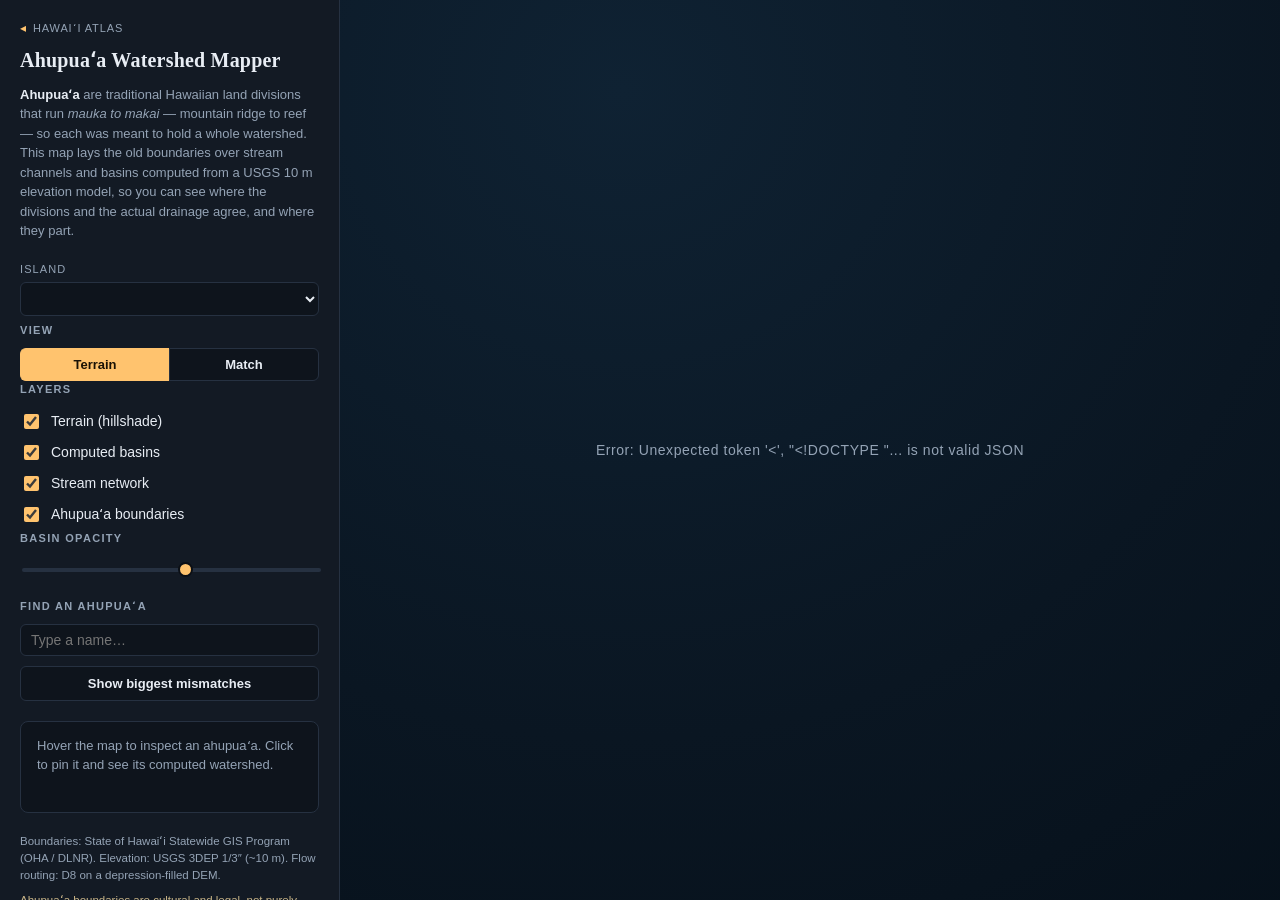
==== ahupuaa-watersheds/index.html @ 6e14ee61 "Site: hub, three canvas map apps, shared design system Vanilla JS on canvas, no build step, all path" ====
<!DOCTYPE html>
<html lang="en">
<head>
<meta charset="utf-8">
<meta name="viewport" content="width=device-width, initial-scale=1">
<title>Ahupuaʻa Watershed Mapper</title>
<link rel="stylesheet" href="../shared/atlas.css">
<link rel="stylesheet" href="style.css">
</head>
<body>
<div id="app">
  <aside id="panel">
    <header>
      <a class="atlas-home" href="../">Hawaiʻi Atlas</a>
      <h1>Ahupuaʻa Watershed Mapper</h1>
      <p class="lede">
        <strong>Ahupuaʻa</strong> are traditional Hawaiian land divisions that run
        <em>mauka to makai</em> — mountain ridge to reef — so each was meant to hold a
        whole watershed. This map lays the old boundaries over stream channels and
        basins computed from a USGS&nbsp;10&nbsp;m elevation model, so you can see where
        the divisions and the actual drainage agree, and where they part.
      </p>
    </header>

    <section class="controls">
      <div class="row">
        <label class="field">
          <span>Island</span>
          <select id="island"></select>
        </label>
      </div>

      <h2>View</h2>
      <div class="segmented seg" id="viewmode">
        <button data-mode="terrain" class="on">Terrain</button>
        <button data-mode="match">Match</button>
      </div>

      <h2>Layers</h2>
      <label class="tog"><input type="checkbox" id="lyr-base" checked> Terrain (hillshade)</label>
      <label class="tog"><input type="checkbox" id="lyr-basins" checked> <span id="lyr-basins-label">Computed basins</span></label>
      <label class="tog"><input type="checkbox" id="lyr-streams" checked> Stream network</label>
      <label class="tog"><input type="checkbox" id="lyr-ahupuaa" checked> Ahupuaʻa boundaries</label>

      <h2 id="opacity-label">Basin opacity</h2>
      <input type="range" id="opacity" class="scrub" min="0" max="100" value="55">
    </section>

    <section class="controls">
      <h2>Find an ahupuaʻa</h2>
      <input type="text" id="search" list="ahupuaa-names" placeholder="Type a name…" autocomplete="off">
      <datalist id="ahupuaa-names"></datalist>
      <button id="mismatch-btn" class="btn">Show biggest mismatches</button>
    </section>

    <section id="readout" class="readout">
      <div class="hint">Hover the map to inspect an ahupuaʻa. Click to pin it and see
        its computed watershed.</div>
    </section>

    <section class="legend" id="legend"></section>

    <footer>
      <p>Boundaries: State of Hawaiʻi Statewide GIS Program (OHA / DLNR).
         Elevation: USGS 3DEP 1/3″ (~10&nbsp;m). Flow routing: D8 on a
         depression-filled DEM.</p>
      <p class="caveat">Ahupuaʻa boundaries are cultural and legal, not purely
         hydrologic — where they diverge from the computed drainage is the
         interesting part, not an error in either.</p>
    </footer>
  </aside>

  <main id="stage">
    <canvas id="map" role="img" aria-label="Map of ahupuaʻa boundaries over computed watersheds and streams"></canvas>
    <div id="loading">Loading…</div>
  </main>
</div>
<script src="app.js"></script>
</body>
</html>
---- shared/atlas.css ----
/* Hawaiʻi Atlas — shared design tokens and chrome.
   Each map keeps its own palette and accent; everything structural —
   background scale, type, panels, buttons, sliders — comes from here. */

:root {
  --bg: #0b0f15;
  --bg-deep: #05070a;
  --panel: #131a24;
  --panel-2: #0e141c;
  --panel-glass: rgba(19, 26, 36, 0.88);
  --line: #263141;
  --ink: #e8edf4;
  --ink-dim: #94a3b5;
  --accent: #4bb3d4;            /* overridden per map */
  --on-accent: #081820;         /* text on accent-filled controls */
  --serif: "Iowan Old Style", "Palatino", Georgia, serif;
  --sans: -apple-system, BlinkMacSystemFont, "Segoe UI", Roboto, Helvetica, Arial, sans-serif;
  --mono: ui-monospace, "SF Mono", Menlo, Consolas, monospace;
}

* { box-sizing: border-box; }

html, body {
  margin: 0;
  height: 100%;
  background: var(--bg);
  color: var(--ink);
  font-family: var(--sans);
  -webkit-font-smoothing: antialiased;
}

h1 { font-family: var(--serif); font-weight: 600; letter-spacing: 0.01em; }

/* --- panels ----------------------------------------------------------- */

.panel {
  background: var(--panel-glass);
  border: 1px solid var(--line);
  border-radius: 7px;
  backdrop-filter: blur(5px);
}

/* --- buttons ---------------------------------------------------------- */

button {
  font-family: var(--sans);
  font-size: 12px;
  color: var(--ink);
  background: var(--panel-2);
  border: 1px solid var(--line);
  border-radius: 6px;
  padding: 5px 10px;
  cursor: pointer;
  transition: border-color 0.15s, background 0.15s, color 0.15s;
}
button:hover { border-color: var(--accent); }
button.on, button[aria-pressed="true"] {
  background: var(--accent);
  border-color: var(--accent);
  color: var(--on-accent);
  font-weight: 600;
}
:focus-visible { outline: 2px solid var(--accent); outline-offset: 1px; }

/* segmented toggle: buttons fused into one control */
.seg { display: flex; }
.seg button { border-radius: 0; border-right-width: 0; }
.seg button:first-child { border-radius: 6px 0 0 6px; }
.seg button:last-child { border-radius: 0 6px 6px 0; border-right-width: 1px; }

/* --- form controls ---------------------------------------------------- */

select, input[type="text"] {
  background: var(--panel-2);
  color: var(--ink);
  border: 1px solid var(--line);
  border-radius: 6px;
  padding: 7px 10px;
  font-family: var(--sans);
  font-size: 13px;
}
select:focus, input[type="text"]:focus { outline: 1px solid var(--accent); }

input[type="range"] { accent-color: var(--accent); }
input[type="checkbox"] { accent-color: var(--accent); }

/* the time/opacity scrubber every map shares */
input[type="range"].scrub {
  -webkit-appearance: none;
  appearance: none;
  height: 4px;
  background: var(--line);
  border-radius: 3px;
  outline: none;
  cursor: pointer;
}
input[type="range"].scrub::-webkit-slider-thumb {
  -webkit-appearance: none;
  width: 15px; height: 15px;
  border-radius: 50%;
  background: var(--accent);
  border: 2px solid var(--bg);
  cursor: pointer;
}
input[type="range"].scrub::-moz-range-thumb {
  width: 15px; height: 15px;
  border-radius: 50%;
  background: var(--accent);
  border: 2px solid var(--bg);
  cursor: pointer;
}

/* --- "part of the atlas" home chip ------------------------------------ */

.atlas-home {
  display: inline-flex;
  align-items: center;
  gap: 6px;
  font-family: var(--sans);
  font-size: 11px;
  letter-spacing: 0.08em;
  text-transform: uppercase;
  color: var(--ink-dim);
  text-decoration: none;
  white-space: nowrap;
}
.atlas-home::before { content: "◂"; font-size: 12px; color: var(--accent); }
.atlas-home:hover { color: var(--accent); }
---- ahupuaa-watersheds/style.css ----
/* Ahupuaʻa Watershed Mapper — app-specific layout over shared/atlas.css. */

:root {
  --accent: #ffc36e;      /* hover / pinned boundary */
  --on-accent: #1a1205;
  --basin-ov: #57e0ff;    /* pinned basin overlay */
  --stream: #6fd0ff;
  --ocean: #0a1622;
}

body { font-size: 15px; line-height: 1.5; }

#app { display: grid; grid-template-columns: 340px 1fr; height: 100vh; }

/* --- side panel --- */
#panel {
  background: var(--panel);
  border-right: 1px solid var(--line);
  padding: 16px 20px;
  overflow-y: auto;
}
#panel header h1 { font-size: 20px; margin: 6px 0 10px; }
.lede { color: var(--ink-dim); font-size: 13px; margin: 0; }
.lede strong { color: var(--ink); font-weight: 600; }

.controls, .legend, #readout, footer { margin-top: 20px; }
h2 {
  font-size: 11px; text-transform: uppercase; letter-spacing: 0.12em;
  color: var(--ink-dim); margin: 0 0 9px; font-weight: 600;
}

.row { margin-bottom: 6px; }
.field { display: flex; flex-direction: column; gap: 5px; font-size: 11px;
  text-transform: uppercase; letter-spacing: 0.1em; color: var(--ink-dim); }
select, input[type="text"] { width: 100%; font-size: 14px; }

.tog {
  display: flex; align-items: center; gap: 9px; padding: 5px 0;
  font-size: 14px; cursor: pointer; user-select: none;
}
.tog input { width: 15px; height: 15px; }
input[type="range"] { width: 100%; }

.segmented button { flex: 1; padding: 8px 0; font-size: 13px; font-weight: 600; }

.btn { width: 100%; margin-top: 10px; padding: 9px 10px; font-size: 13px; font-weight: 600; }
.btn.on { background: #3a2a4d; border-color: #b98cff; color: #eadcff; }

/* --- readout --- */
.readout {
  background: var(--panel-2); border: 1px solid var(--line);
  border-radius: 8px; padding: 14px 16px; min-height: 92px;
}
.readout .hint { color: var(--ink-dim); font-size: 13px; }
.readout .name { font-family: var(--serif); font-size: 22px; font-weight: 600; margin: 0 0 2px; line-height: 1.15; }
.readout .where { color: var(--ink-dim); font-size: 13px; margin-bottom: 10px; }
.readout .note { font-size: 14px; border-left: 2px solid var(--accent); padding-left: 10px; }
.readout .stat { margin-top: 10px; font-size: 12px; color: var(--ink-dim); }
.readout.pinned { outline: 1px solid var(--accent); }
.readout ol { margin: 6px 0 0; padding-left: 20px; font-size: 13px; }
.readout ol li { margin-bottom: 4px; cursor: pointer; }
.readout ol li:hover { color: var(--accent); }
.swatch { display: inline-block; width: 10px; height: 10px; border-radius: 2px; margin-right: 6px; }

/* --- legend --- */
.legend ul { list-style: none; margin: 0; padding: 0; }
.legend li {
  font-size: 12.5px; color: var(--ink-dim); margin-bottom: 8px;
  display: grid; grid-template-columns: 22px 1fr; gap: 8px; align-items: start;
}
.legend .sw { width: 18px; height: 12px; border-radius: 2px; margin-top: 3px; }
.sw.stream { background: var(--stream); height: 4px; margin-top: 7px; }
.sw.basin { background: linear-gradient(90deg,#ff8f6e,#6fe0a0,#6fa8ff); }
.sw.outline { background: transparent; border: 1.5px solid #fff; box-shadow: 0 0 0 1.5px #000; height: 9px; }
.sw.overlay { background: rgba(87,224,255,0.35); border: 1px solid var(--basin-ov); }
.match-ramp { height: 12px; border-radius: 2px; margin-top: 3px;
  background: linear-gradient(90deg,#d7301f,#fec44f,#78c679,#238443); }

footer p { font-size: 11.5px; color: var(--ink-dim); margin: 8px 0 0; }
footer .caveat { color: #c8b487; }

/* --- map stage --- */
#stage {
  position: relative;
  background: radial-gradient(120% 120% at 30% 10%, #0f2233 0%, var(--ocean) 60%, #06101a 100%);
  display: flex; align-items: center; justify-content: center; overflow: hidden;
}
#map { max-width: 100%; max-height: 100%; width: auto; height: auto; cursor: crosshair; }
#loading { position: absolute; color: var(--ink-dim); font-size: 14px; letter-spacing: 0.04em; }

@media (max-width: 820px) {
  #app { grid-template-columns: 1fr; grid-template-rows: auto 1fr; height: auto; }
  #stage { height: 62vh; }
}
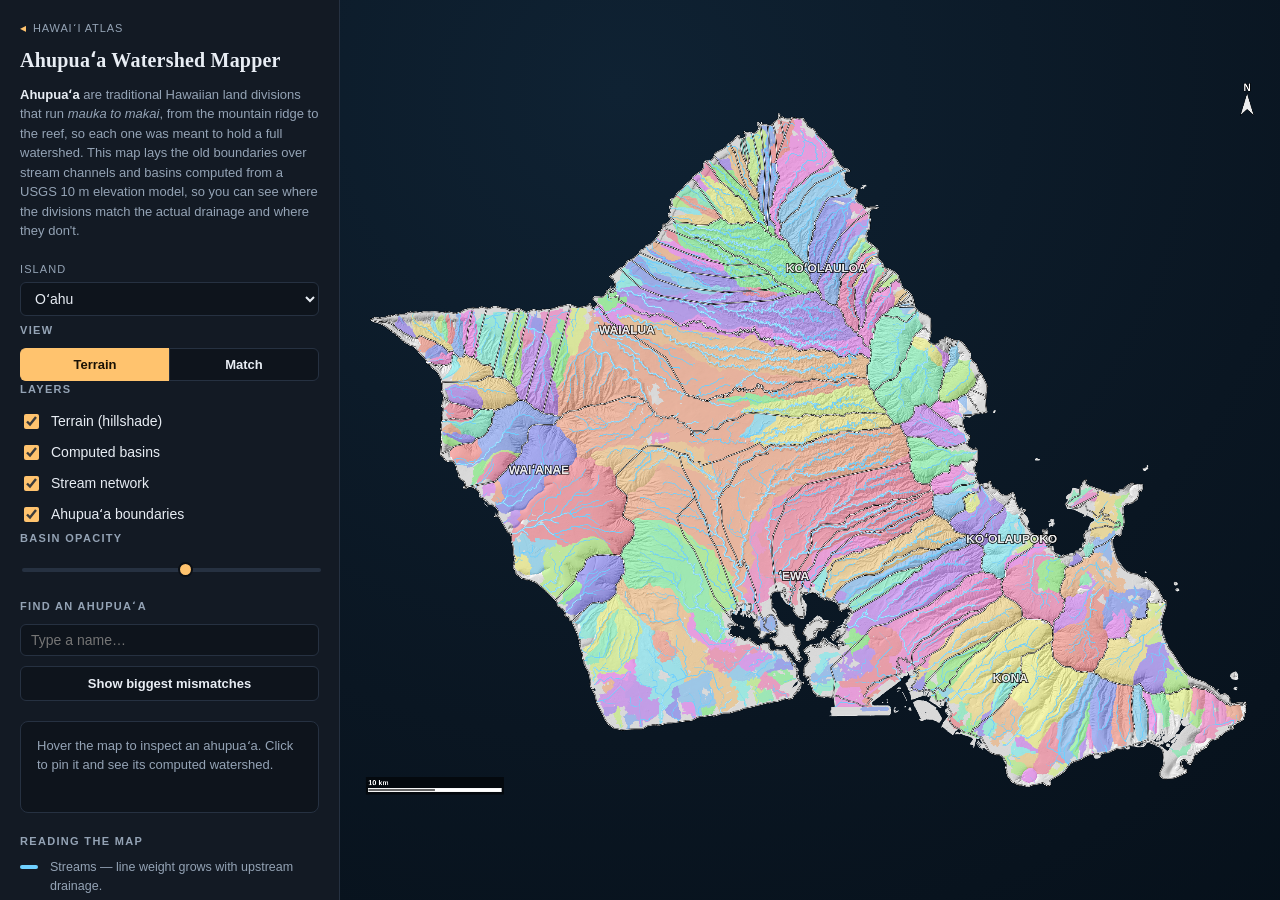
==== commit a87f3186: "Rework the site and repo prose Plain sentences throughout the hub, READMEs, in-app strings, and the " ====
--- a/ahupuaa-watersheds/index.html
+++ b/ahupuaa-watersheds/index.html
@@ -15,10 +15,10 @@
       <h1>Ahupuaʻa Watershed Mapper</h1>
       <p class="lede">
         <strong>Ahupuaʻa</strong> are traditional Hawaiian land divisions that run
-        <em>mauka to makai</em> — mountain ridge to reef — so each was meant to hold a
-        whole watershed. This map lays the old boundaries over stream channels and
-        basins computed from a USGS&nbsp;10&nbsp;m elevation model, so you can see where
-        the divisions and the actual drainage agree, and where they part.
+        <em>mauka to makai</em>, from the mountain ridge to the reef, so each one was
+        meant to hold a full watershed. This map lays the old boundaries over stream
+        channels and basins computed from a USGS&nbsp;10&nbsp;m elevation model, so you
+        can see where the divisions match the actual drainage and where they don't.
       </p>
     </header>
 
@@ -64,9 +64,9 @@
       <p>Boundaries: State of Hawaiʻi Statewide GIS Program (OHA / DLNR).
          Elevation: USGS 3DEP 1/3″ (~10&nbsp;m). Flow routing: D8 on a
          depression-filled DEM.</p>
-      <p class="caveat">Ahupuaʻa boundaries are cultural and legal, not purely
-         hydrologic — where they diverge from the computed drainage is the
-         interesting part, not an error in either.</p>
+      <p class="caveat">Ahupuaʻa boundaries are cultural and legal records, not
+         hydrologic output. Where one diverges from the computed drainage, that
+         reflects history and land use, not an error in either layer.</p>
     </footer>
   </aside>
 
